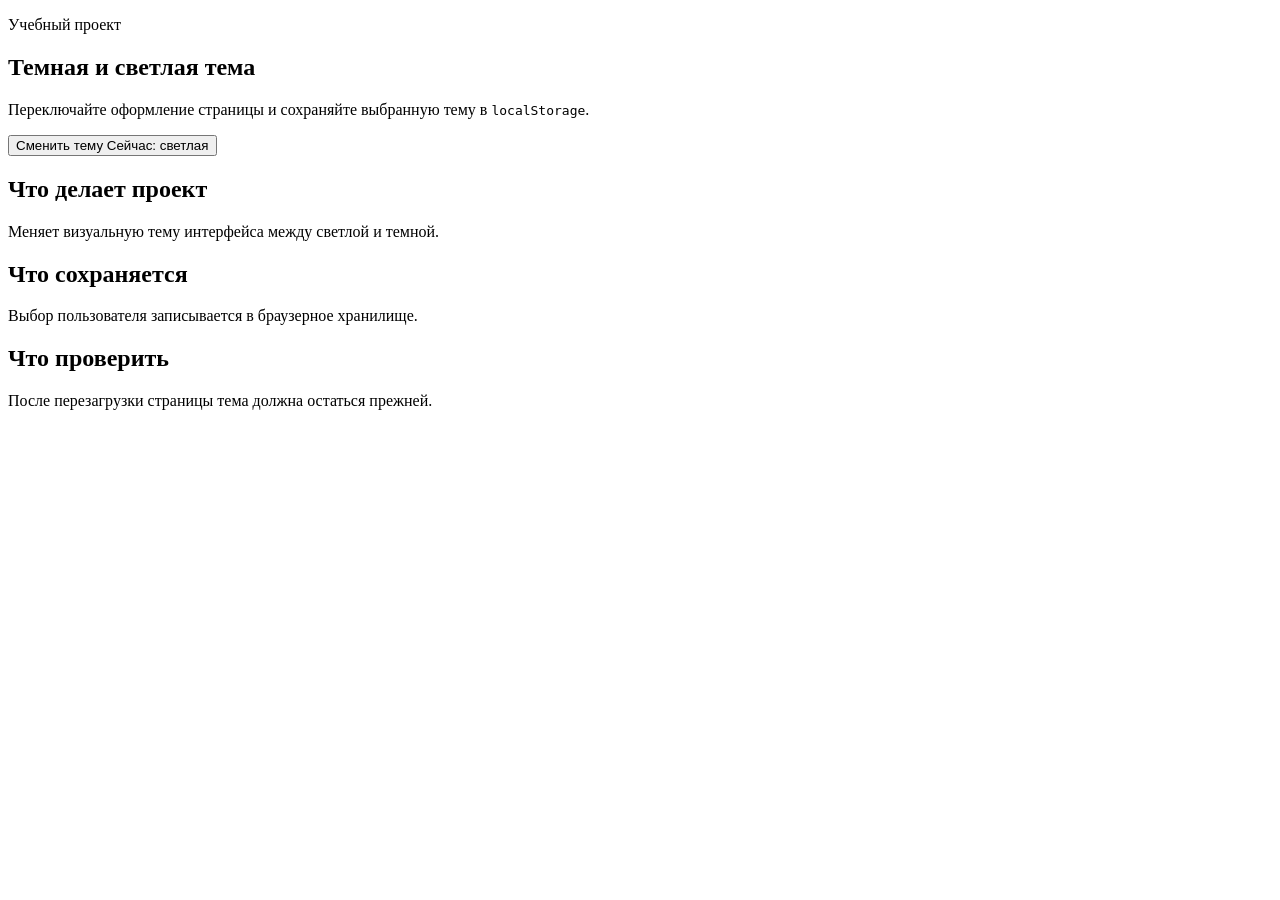
==== index.html @ 80b3f59d "feat: add theme switcher page" ====
<!DOCTYPE html>
<html lang="ru" data-theme="light">
<head>
  <meta charset="UTF-8">
  <meta name="viewport" content="width=device-width, initial-scale=1.0">
  <title>СРС №4 | Светлая и темная тема</title>
  <link rel="stylesheet" href="style.css">
</head>
<body>
  <main class="page">
    <section class="card">
      <p class="eyebrow">Учебный проект</p>
      <h1>Темная и светлая тема</h1>
      <p class="lead">
        Переключайте оформление страницы и сохраняйте выбранную тему в
        <code>localStorage</code>.
      </p>

      <div class="controls">
        <button id="theme-toggle" class="theme-toggle" type="button" aria-pressed="false">
          <span class="toggle-label">Сменить тему</span>
          <span id="theme-status" class="status">Сейчас: светлая</span>
        </button>
      </div>

      <div class="info-grid">
        <article class="info-box">
          <h2>Что делает проект</h2>
          <p>Меняет визуальную тему интерфейса между светлой и темной.</p>
        </article>
        <article class="info-box">
          <h2>Что сохраняется</h2>
          <p>Выбор пользователя записывается в браузерное хранилище.</p>
        </article>
        <article class="info-box">
          <h2>Что проверить</h2>
          <p>После перезагрузки страницы тема должна остаться прежней.</p>
        </article>
      </div>
    </section>
  </main>

  <script src="script.js"></script>
</body>
</html>
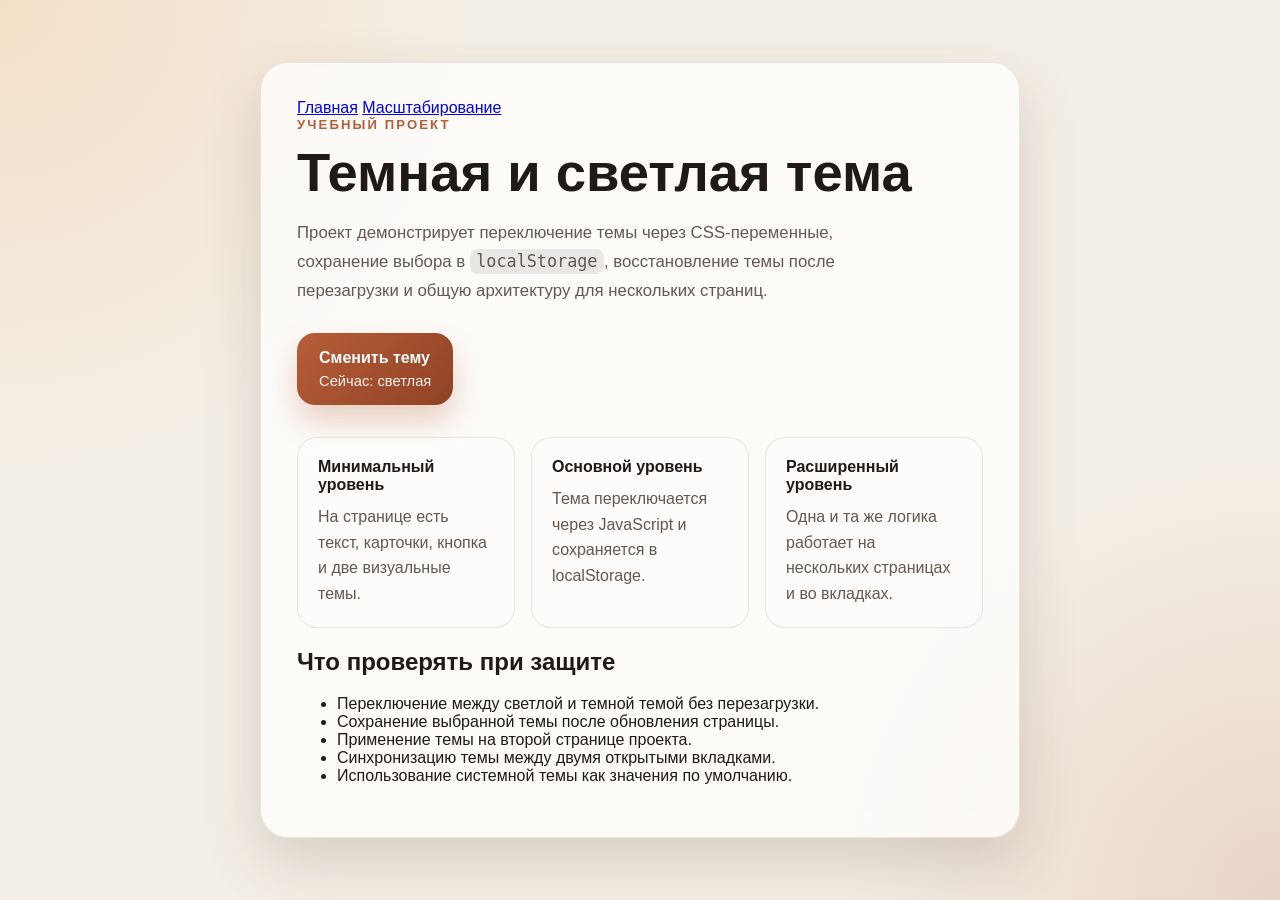
==== commit 1cfe7b16: "feat: expand project to multi-page theme demo" ====
--- a/index.html
+++ b/index.html
@@ -9,11 +9,17 @@
 <body>
   <main class="page">
     <section class="card">
+      <nav class="topbar" aria-label="Навигация по проекту">
+        <a class="nav-link is-active" href="index.html">Главная</a>
+        <a class="nav-link" href="guide.html">Масштабирование</a>
+      </nav>
+
       <p class="eyebrow">Учебный проект</p>
       <h1>Темная и светлая тема</h1>
       <p class="lead">
-        Переключайте оформление страницы и сохраняйте выбранную тему в
-        <code>localStorage</code>.
+        Проект демонстрирует переключение темы через CSS-переменные,
+        сохранение выбора в <code>localStorage</code>, восстановление темы после
+        перезагрузки и общую архитектуру для нескольких страниц.
       </p>
 
       <div class="controls">
@@ -25,18 +31,29 @@
 
       <div class="info-grid">
         <article class="info-box">
-          <h2>Что делает проект</h2>
-          <p>Меняет визуальную тему интерфейса между светлой и темной.</p>
+          <h2>Минимальный уровень</h2>
+          <p>На странице есть текст, карточки, кнопка и две визуальные темы.</p>
         </article>
         <article class="info-box">
-          <h2>Что сохраняется</h2>
-          <p>Выбор пользователя записывается в браузерное хранилище.</p>
+          <h2>Основной уровень</h2>
+          <p>Тема переключается через JavaScript и сохраняется в localStorage.</p>
         </article>
         <article class="info-box">
-          <h2>Что проверить</h2>
-          <p>После перезагрузки страницы тема должна остаться прежней.</p>
+          <h2>Расширенный уровень</h2>
+          <p>Одна и та же логика работает на нескольких страницах и во вкладках.</p>
         </article>
       </div>
+
+      <section class="section-block">
+        <h2>Что проверять при защите</h2>
+        <ul class="feature-list">
+          <li>Переключение между светлой и темной темой без перезагрузки.</li>
+          <li>Сохранение выбранной темы после обновления страницы.</li>
+          <li>Применение темы на второй странице проекта.</li>
+          <li>Синхронизацию темы между двумя открытыми вкладками.</li>
+          <li>Использование системной темы как значения по умолчанию.</li>
+        </ul>
+      </section>
     </section>
   </main>
 
--- a/style.css
+++ b/style.css
@@ -0,0 +1,162 @@
+:root {
+  --bg: #f4efe6;
+  --surface: rgba(255, 255, 255, 0.72);
+  --surface-border: rgba(90, 66, 47, 0.12);
+  --text: #1f1a17;
+  --muted: #64584f;
+  --accent: #b85c38;
+  --accent-strong: #8f4325;
+  --shadow: 0 24px 60px rgba(57, 38, 24, 0.16);
+}
+
+html[data-theme="dark"] {
+  --bg: #16181d;
+  --surface: rgba(31, 35, 44, 0.88);
+  --surface-border: rgba(255, 255, 255, 0.08);
+  --text: #f5f7fb;
+  --muted: #b1b8c7;
+  --accent: #f2a65a;
+  --accent-strong: #ffbf7a;
+  --shadow: 0 24px 60px rgba(0, 0, 0, 0.35);
+}
+
+* {
+  box-sizing: border-box;
+}
+
+body {
+  margin: 0;
+  min-height: 100vh;
+  font-family: "Segoe UI", Tahoma, sans-serif;
+  color: var(--text);
+  background:
+    radial-gradient(circle at top left, rgba(242, 166, 90, 0.22), transparent 30%),
+    radial-gradient(circle at bottom right, rgba(184, 92, 56, 0.18), transparent 28%),
+    var(--bg);
+  transition: background-color 0.25s ease, color 0.25s ease;
+}
+
+.page {
+  min-height: 100vh;
+  display: grid;
+  place-items: center;
+  padding: 24px;
+}
+
+.card {
+  width: min(760px, 100%);
+  padding: 36px;
+  border: 1px solid var(--surface-border);
+  border-radius: 28px;
+  background: var(--surface);
+  box-shadow: var(--shadow);
+  backdrop-filter: blur(14px);
+}
+
+.eyebrow {
+  margin: 0 0 12px;
+  color: var(--accent);
+  text-transform: uppercase;
+  letter-spacing: 0.16em;
+  font-size: 0.82rem;
+  font-weight: 700;
+}
+
+h1 {
+  margin: 0;
+  font-size: clamp(2rem, 5vw, 3.4rem);
+  line-height: 1.05;
+}
+
+.lead {
+  margin: 18px 0 0;
+  max-width: 58ch;
+  color: var(--muted);
+  font-size: 1.05rem;
+  line-height: 1.7;
+}
+
+code {
+  padding: 0.15rem 0.4rem;
+  border-radius: 8px;
+  background: rgba(0, 0, 0, 0.08);
+}
+
+html[data-theme="dark"] code {
+  background: rgba(255, 255, 255, 0.1);
+}
+
+.controls {
+  margin-top: 28px;
+}
+
+.theme-toggle {
+  display: inline-flex;
+  flex-direction: column;
+  gap: 6px;
+  border: 0;
+  border-radius: 18px;
+  padding: 16px 22px;
+  background: linear-gradient(135deg, var(--accent), var(--accent-strong));
+  color: #fff;
+  font: inherit;
+  font-weight: 700;
+  cursor: pointer;
+  box-shadow: 0 16px 30px rgba(184, 92, 56, 0.28);
+  transition: transform 0.2s ease, box-shadow 0.2s ease;
+}
+
+.theme-toggle:hover {
+  transform: translateY(-2px);
+  box-shadow: 0 20px 34px rgba(184, 92, 56, 0.32);
+}
+
+.theme-toggle:active {
+  transform: translateY(0);
+}
+
+.status {
+  font-size: 0.92rem;
+  font-weight: 500;
+  opacity: 0.92;
+}
+
+.info-grid {
+  display: grid;
+  grid-template-columns: repeat(3, minmax(0, 1fr));
+  gap: 16px;
+  margin-top: 32px;
+}
+
+.info-box {
+  padding: 20px;
+  border: 1px solid var(--surface-border);
+  border-radius: 20px;
+  background: rgba(255, 255, 255, 0.22);
+}
+
+html[data-theme="dark"] .info-box {
+  background: rgba(255, 255, 255, 0.03);
+}
+
+.info-box h2 {
+  margin: 0 0 10px;
+  font-size: 1rem;
+}
+
+.info-box p {
+  margin: 0;
+  color: var(--muted);
+  line-height: 1.6;
+}
+
+@media (max-width: 700px) {
+  .card {
+    padding: 24px;
+    border-radius: 22px;
+  }
+
+  .info-grid {
+    grid-template-columns: 1fr;
+  }
+}
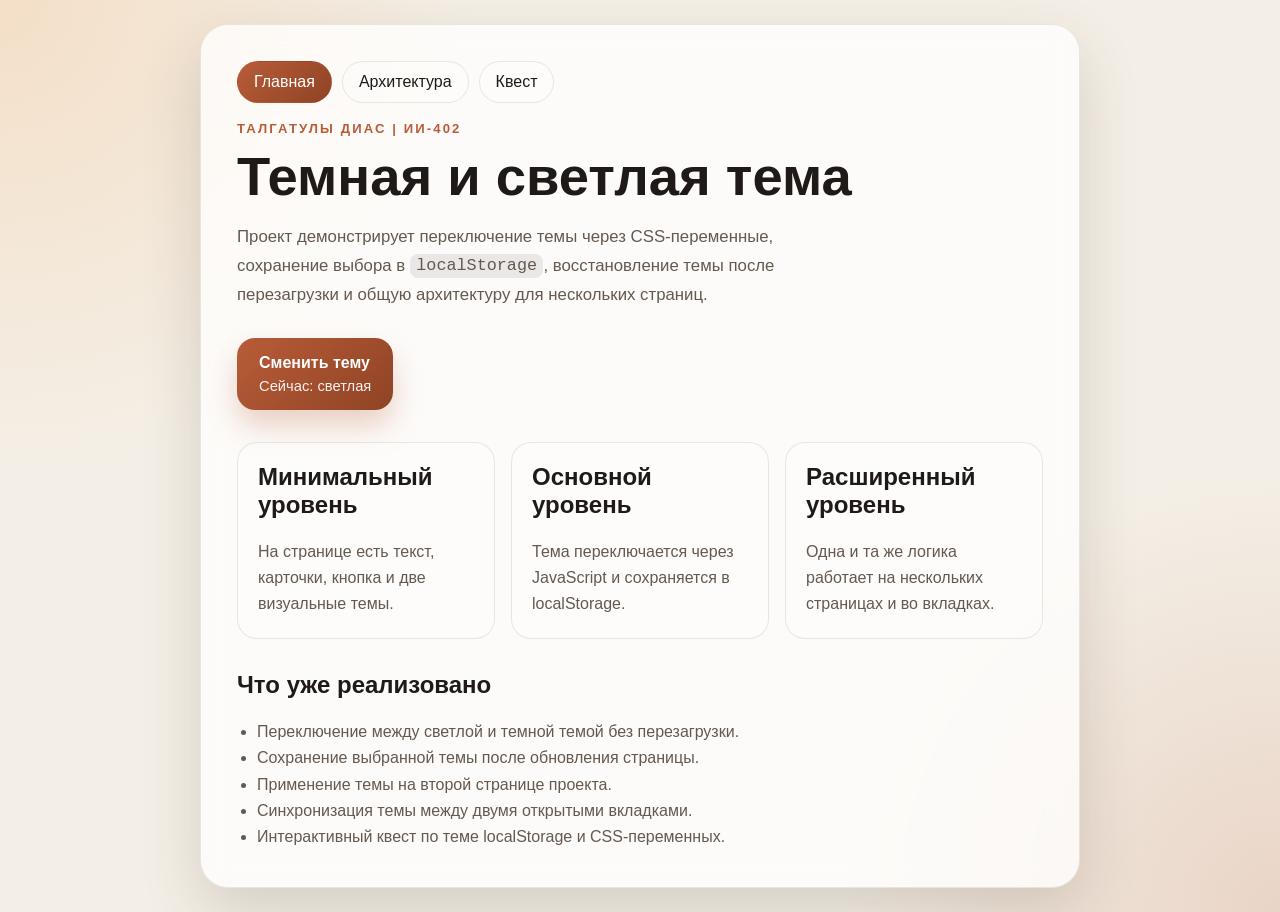
==== commit 7492586f: "feat: add quiz page to main navigation" ====
--- a/index.html
+++ b/index.html
@@ -11,10 +11,11 @@
     <section class="card">
       <nav class="topbar" aria-label="Навигация по проекту">
         <a class="nav-link is-active" href="index.html">Главная</a>
-        <a class="nav-link" href="guide.html">Масштабирование</a>
+        <a class="nav-link" href="guide.html">Архитектура</a>
+        <a class="nav-link" href="quiz.html">Квест</a>
       </nav>
 
-      <p class="eyebrow">Учебный проект</p>
+      <p class="eyebrow">Талгатулы Диас | ИИ-402</p>
       <h1>Темная и светлая тема</h1>
       <p class="lead">
         Проект демонстрирует переключение темы через CSS-переменные,
@@ -45,13 +46,13 @@
       </div>
 
       <section class="section-block">
-        <h2>Что проверять при защите</h2>
+        <h2>Что уже реализовано</h2>
         <ul class="feature-list">
           <li>Переключение между светлой и темной темой без перезагрузки.</li>
           <li>Сохранение выбранной темы после обновления страницы.</li>
           <li>Применение темы на второй странице проекта.</li>
-          <li>Синхронизацию темы между двумя открытыми вкладками.</li>
-          <li>Использование системной темы как значения по умолчанию.</li>
+          <li>Синхронизация темы между двумя открытыми вкладками.</li>
+          <li>Интерактивный квест по теме localStorage и CSS-переменных.</li>
         </ul>
       </section>
     </section>
--- a/style.css
+++ b/style.css
@@ -1,6 +1,6 @@
 :root {
   --bg: #f4efe6;
-  --surface: rgba(255, 255, 255, 0.72);
+  --surface: rgba(255, 255, 255, 0.76);
   --surface-border: rgba(90, 66, 47, 0.12);
   --text: #1f1a17;
   --muted: #64584f;
@@ -22,6 +22,14 @@
 
 * {
   box-sizing: border-box;
+}
+
+html {
+  color-scheme: light;
+}
+
+html[data-theme="dark"] {
+  color-scheme: dark;
 }
 
 body {
@@ -44,13 +52,39 @@
 }
 
 .card {
-  width: min(760px, 100%);
+  width: min(880px, 100%);
   padding: 36px;
   border: 1px solid var(--surface-border);
   border-radius: 28px;
   background: var(--surface);
   box-shadow: var(--shadow);
   backdrop-filter: blur(14px);
+}
+
+.topbar {
+  display: flex;
+  flex-wrap: wrap;
+  gap: 10px;
+  margin-bottom: 18px;
+}
+
+.nav-link {
+  display: inline-flex;
+  align-items: center;
+  justify-content: center;
+  min-height: 42px;
+  padding: 0 16px;
+  border: 1px solid var(--surface-border);
+  border-radius: 999px;
+  color: var(--text);
+  text-decoration: none;
+  background: rgba(255, 255, 255, 0.16);
+}
+
+.nav-link.is-active {
+  background: linear-gradient(135deg, var(--accent), var(--accent-strong));
+  border-color: transparent;
+  color: #fff;
 }
 
 .eyebrow {
@@ -62,15 +96,21 @@
   font-weight: 700;
 }
 
+h1,
+h2,
+h3 {
+  margin-top: 0;
+}
+
 h1 {
-  margin: 0;
+  margin-bottom: 0;
   font-size: clamp(2rem, 5vw, 3.4rem);
   line-height: 1.05;
 }
 
 .lead {
   margin: 18px 0 0;
-  max-width: 58ch;
+  max-width: 60ch;
   color: var(--muted);
   font-size: 1.05rem;
   line-height: 1.7;
@@ -121,42 +161,65 @@
   opacity: 0.92;
 }
 
-.info-grid {
+.info-grid,
+.steps-grid {
   display: grid;
   grid-template-columns: repeat(3, minmax(0, 1fr));
   gap: 16px;
   margin-top: 32px;
 }
 
-.info-box {
+.info-box,
+.step-box,
+.note-box {
   padding: 20px;
   border: 1px solid var(--surface-border);
   border-radius: 20px;
   background: rgba(255, 255, 255, 0.22);
 }
 
-html[data-theme="dark"] .info-box {
+html[data-theme="dark"] .info-box,
+html[data-theme="dark"] .step-box,
+html[data-theme="dark"] .note-box {
   background: rgba(255, 255, 255, 0.03);
 }
 
-.info-box h2 {
-  margin: 0 0 10px;
-  font-size: 1rem;
-}
-
-.info-box p {
-  margin: 0;
+.info-box p,
+.step-box p,
+.note-box p,
+.section-block p,
+.section-block li {
+  margin-bottom: 0;
   color: var(--muted);
-  line-height: 1.6;
-}
-
-@media (max-width: 700px) {
+  line-height: 1.65;
+}
+
+.section-block {
+  margin-top: 32px;
+}
+
+.feature-list,
+.compare-list {
+  margin: 14px 0 0;
+  padding-left: 20px;
+}
+
+.compare-grid {
+  display: grid;
+  grid-template-columns: repeat(2, minmax(0, 1fr));
+  gap: 16px;
+  margin-top: 20px;
+}
+
+@media (max-width: 760px) {
   .card {
     padding: 24px;
     border-radius: 22px;
   }
 
-  .info-grid {
+  .info-grid,
+  .steps-grid,
+  .compare-grid {
     grid-template-columns: 1fr;
   }
 }
